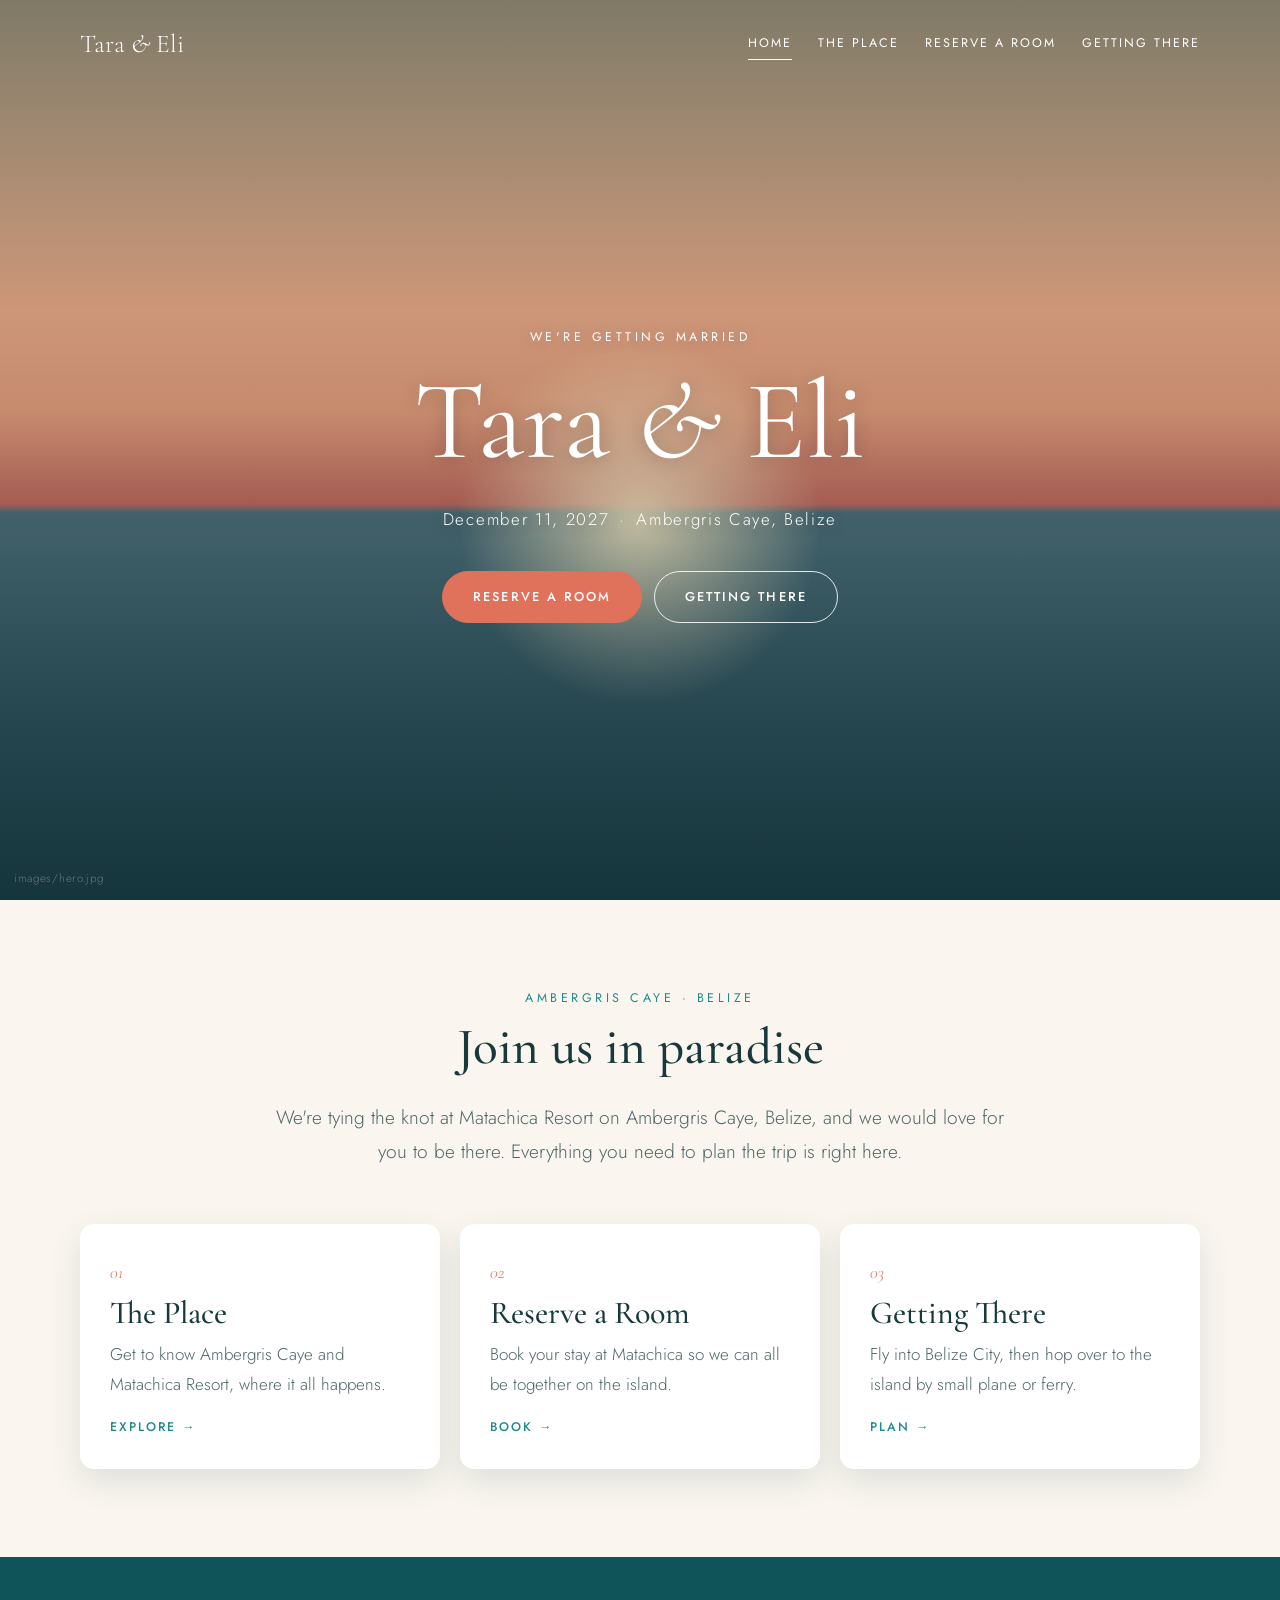
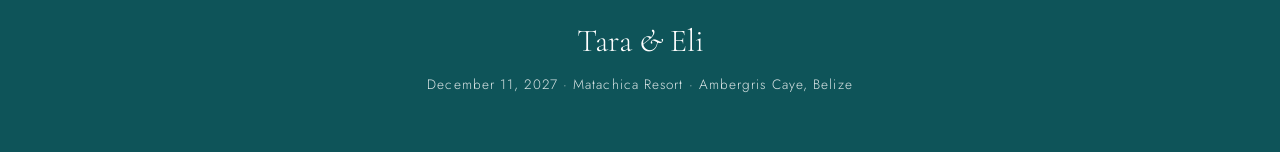
==== index.html @ 157278a2 "Add Tara & Eli wedding website Static HTML/CSS site for the December 11, 2027 wedding at Matachica R" ====
<!doctype html>
<html lang="en">
<head>
  <meta charset="utf-8">
  <meta name="viewport" content="width=device-width, initial-scale=1">
  <title>Tara &amp; Eli · Ambergris Caye, Belize</title>
  <meta name="description" content="Join us for our wedding at Matachica Resort on Ambergris Caye, Belize.">
  <link rel="icon" href="data:image/svg+xml,<svg xmlns='http://www.w3.org/2000/svg' viewBox='0 0 100 100'><text y='.9em' font-size='90'>🌴</text></svg>">
  <link rel="preconnect" href="https://fonts.googleapis.com">
  <link rel="preconnect" href="https://fonts.gstatic.com" crossorigin>
  <link rel="stylesheet" href="https://fonts.googleapis.com/css2?family=Cormorant+Garamond:ital,wght@0,400;0,500;1,400&family=Jost:wght@300;400;500&display=swap">
  <link rel="stylesheet" href="css/styles.css">
</head>
<body>
  <header class="site-header">
    <div class="container">
      <a class="brand" href="index.html">Tara <span class="amp">&amp;</span> Eli</a>
      <nav class="nav" aria-label="Main">
        <a href="index.html" aria-current="page">Home</a>
        <a href="the-place.html">The Place</a>
        <a href="reserve.html">Reserve a Room</a>
        <a href="getting-there.html">Getting There</a>
      </nav>
    </div>
  </header>

  <main>
    <section class="hero">
      <!-- The big photo of the two of you: save it as images/hero.jpg -->
      <div class="photo photo--sunset hero__photo" data-label="images/hero.jpg">
        <img src="images/hero.jpg" alt="The two of us" fetchpriority="high" onerror="this.remove()">
      </div>
      <div class="hero__content">
        <p class="eyebrow">We're getting married</p>
        <h1>Tara <span class="amp">&amp;</span> Eli</h1>
        <p class="hero__meta">December 11, 2027<span class="dot">·</span>Ambergris Caye, Belize</p>
        <div class="hero__actions">
          <a class="button" href="reserve.html">Reserve a room</a>
          <a class="button button--ghost" href="getting-there.html">Getting there</a>
        </div>
      </div>
    </section>

    <section class="section">
      <div class="container narrow center">
        <p class="eyebrow eyebrow--sea">Ambergris Caye · Belize</p>
        <h2 class="section-title">Join us in paradise</h2>
        <p class="lede">We're tying the knot at Matachica Resort on Ambergris Caye, Belize, and we would love for you to be there. Everything you need to plan the trip is right here.</p>
      </div>

      <div class="container cards">
        <a class="card" href="the-place.html">
          <span class="card__num">01</span>
          <h3>The Place</h3>
          <p>Get to know Ambergris Caye and Matachica Resort, where it all happens.</p>
          <span class="card__link">Explore &rarr;</span>
        </a>
        <a class="card" href="reserve.html">
          <span class="card__num">02</span>
          <h3>Reserve a Room</h3>
          <p>Book your stay at Matachica so we can all be together on the island.</p>
          <span class="card__link">Book &rarr;</span>
        </a>
        <a class="card" href="getting-there.html">
          <span class="card__num">03</span>
          <h3>Getting There</h3>
          <p>Fly into Belize City, then hop over to the island by small plane or ferry.</p>
          <span class="card__link">Plan &rarr;</span>
        </a>
      </div>
    </section>
  </main>

  <footer class="site-footer">
    <div class="container">
      <p class="site-footer__names">Tara <span class="amp">&amp;</span> Eli</p>
      <p>December 11, 2027 · Matachica Resort · Ambergris Caye, Belize</p>
    </div>
  </footer>
</body>
</html>
---- css/styles.css ----
/* ==========================================================================
   Belize wedding site — shared styles
   ========================================================================== */

:root {
  --sand: #faf6ef;
  --sand-deep: #f2e9da;
  --ink: #17393b;
  --ink-soft: #4d6668;
  --sea: #1f8a8a;
  --sea-deep: #0e5459;
  --coral: #e0715a;
  --coral-deep: #c95b45;
  --white: #fff;

  --font-display: "Cormorant Garamond", Georgia, "Times New Roman", serif;
  --font-body: "Jost", "Helvetica Neue", Arial, sans-serif;

  --radius: 14px;
  --shadow: 0 12px 32px rgba(14, 60, 64, 0.12);
  --max: 1120px;
  --gutter: 16px;

  color-scheme: light;
}

/* Base
   -------------------------------------------------------------------------- */

*,
*::before,
*::after {
  box-sizing: border-box;
}

html {
  -webkit-text-size-adjust: 100%;
}

body {
  margin: 0;
  background: var(--sand);
  color: var(--ink);
  font-family: var(--font-body);
  font-size: 1.0625rem;
  font-weight: 300;
  line-height: 1.75;
  -webkit-font-smoothing: antialiased;
}

img {
  display: block;
  max-width: 100%;
}

a {
  color: var(--sea-deep);
}

h1,
h2,
h3 {
  font-family: var(--font-display);
  font-weight: 500;
  line-height: 1.1;
  margin: 0 0 0.5em;
}

p {
  margin: 0 0 1em;
}

strong {
  font-weight: 500;
}

.container {
  width: min(100% - var(--gutter) * 2, var(--max));
  margin-inline: auto;
}

.narrow {
  max-width: 760px;
}

.center {
  text-align: center;
}

.amp {
  font-style: italic;
  font-weight: 400;
}

.eyebrow {
  font-size: 0.78rem;
  font-weight: 400;
  letter-spacing: 0.28em;
  text-transform: uppercase;
  margin-bottom: 0.75em;
}

.eyebrow--sea {
  color: var(--sea);
}

.section-title {
  font-size: clamp(2.2rem, 5vw, 3.2rem);
}

.lede {
  font-size: 1.2rem;
  color: var(--ink-soft);
}

.fine {
  font-size: 0.92rem;
  color: var(--ink-soft);
}

/* Header — sits on top of the hero / page banner on every page
   -------------------------------------------------------------------------- */

.site-header {
  position: absolute;
  inset: 0 0 auto;
  z-index: 10;
  padding: 22px 0;
  color: var(--white);
}

.site-header .container {
  display: flex;
  flex-wrap: wrap;
  align-items: center;
  justify-content: space-between;
  gap: 8px 32px;
}

.brand {
  font-family: var(--font-display);
  font-size: 1.6rem;
  color: inherit;
  text-decoration: none;
  white-space: nowrap;
}

.nav {
  display: flex;
  flex-wrap: wrap;
  gap: 4px 26px;
}

.nav a {
  color: inherit;
  text-decoration: none;
  font-size: 0.78rem;
  font-weight: 400;
  letter-spacing: 0.16em;
  text-transform: uppercase;
  padding: 4px 0;
  border-bottom: 1px solid transparent;
  transition: border-color 0.2s;
}

.nav a:hover,
.nav a[aria-current="page"] {
  border-bottom-color: currentColor;
}

/* Buttons
   -------------------------------------------------------------------------- */

.button {
  display: inline-block;
  padding: 14px 30px;
  border: 1px solid var(--coral);
  border-radius: 999px;
  background: var(--coral);
  color: var(--white);
  font-size: 0.8rem;
  font-weight: 500;
  letter-spacing: 0.16em;
  text-transform: uppercase;
  text-decoration: none;
  transition: background 0.2s, border-color 0.2s, transform 0.2s;
}

.button:hover {
  background: var(--coral-deep);
  border-color: var(--coral-deep);
  transform: translateY(-1px);
}

.button--ghost {
  background: transparent;
  border-color: rgba(255, 255, 255, 0.85);
}

.button--ghost:hover {
  background: rgba(255, 255, 255, 0.15);
  border-color: var(--white);
}

.button.is-disabled {
  background: #d8d0c3;
  border-color: #d8d0c3;
  color: #6f6a62;
  pointer-events: none;
  cursor: default;
}

/* Photos
   A .photo box shows a tropical gradient + its file name until the real image
   exists in /images. Once the file is there, the <img> covers the placeholder.
   -------------------------------------------------------------------------- */

.photo {
  position: relative;
  overflow: hidden;
  margin: 0;
  aspect-ratio: 4 / 3;
  border-radius: var(--radius);
  background:
    radial-gradient(circle at 78% 22%, rgba(255, 244, 214, 0.75), transparent 28%),
    linear-gradient(180deg, #bfe8e1 0%, #74c6bf 48%, #2a9895 52%, #1d6f72 100%);
}

.photo--sunset {
  background:
    radial-gradient(circle at 50% 58%, rgba(255, 236, 196, 0.9), transparent 22%),
    linear-gradient(180deg, #f7cfa6 0%, #ee9f7c 46%, #c96a5c 56%, #4f6f7a 57%, #2a4f5c 100%);
}

.photo::before {
  content: attr(data-label);
  position: absolute;
  left: 14px;
  bottom: 12px;
  font-size: 0.72rem;
  letter-spacing: 0.06em;
  color: rgba(255, 255, 255, 0.92);
  text-shadow: 0 1px 3px rgba(0, 0, 0, 0.3);
}

.photo img {
  position: absolute;
  inset: 0;
  z-index: 1;
  width: 100%;
  height: 100%;
  object-fit: cover;
}

.photo__caption {
  position: absolute;
  inset: auto 0 0 0;
  z-index: 2;
  padding: 36px 16px 12px;
  background: linear-gradient(180deg, transparent, rgba(8, 36, 40, 0.55));
  color: var(--white);
  font-family: var(--font-display);
  font-size: 1.15rem;
  font-style: italic;
  line-height: 1.2;
}

.credits {
  margin: 0 auto;
  padding: 0 0 40px;
  font-size: 0.75rem;
  line-height: 1.6;
  color: var(--ink-soft);
}

.credits a {
  color: inherit;
}

.text-link {
  font-size: 0.8rem;
  font-weight: 500;
  letter-spacing: 0.16em;
  text-transform: uppercase;
  text-decoration: none;
  color: var(--sea);
}

.text-link:hover {
  text-decoration: underline;
}

/* Home hero
   -------------------------------------------------------------------------- */

.hero {
  position: relative;
  isolation: isolate;
  display: grid;
  place-items: center;
  min-height: 100vh;
  min-height: 100svh;
  overflow: hidden;
  color: var(--white);
  text-align: center;
}

.hero__photo {
  position: absolute;
  inset: 0;
  z-index: -2;
  aspect-ratio: auto;
  border-radius: 0;
}

/* Darken the photo just enough for the text to read */
.hero::after {
  content: "";
  position: absolute;
  inset: 0;
  z-index: -1;
  background: linear-gradient(
    180deg,
    rgba(8, 36, 40, 0.5) 0%,
    rgba(8, 36, 40, 0.15) 35%,
    rgba(8, 36, 40, 0.2) 60%,
    rgba(8, 36, 40, 0.6) 100%
  );
}

.hero__content {
  padding: 140px var(--gutter) 90px;
  text-shadow: 0 2px 18px rgba(0, 0, 0, 0.25);
}

.hero h1 {
  font-size: clamp(3.2rem, 11vw, 7rem);
  font-weight: 400;
  margin: 0.1em 0 0.2em;
}

.hero__meta {
  font-size: 1.05rem;
  letter-spacing: 0.1em;
}

.hero__meta .dot {
  margin: 0 0.6em;
}

.hero__actions {
  display: flex;
  flex-wrap: wrap;
  justify-content: center;
  gap: 12px;
  margin-top: 36px;
  text-shadow: none;
}

/* Inner page banner
   -------------------------------------------------------------------------- */

.page-hero {
  position: relative;
  padding: 170px 0 130px;
  background:
    radial-gradient(circle at 85% 20%, rgba(255, 244, 214, 0.25), transparent 30%),
    linear-gradient(160deg, var(--sea-deep) 0%, var(--sea) 60%, #4bb5aa 100%);
  color: var(--white);
  text-align: center;
}

.page-hero h1 {
  font-size: clamp(3rem, 9vw, 5rem);
  font-weight: 400;
  margin-bottom: 0.15em;
}

.page-hero p:last-child {
  font-size: 1.15rem;
  margin: 0;
  opacity: 0.92;
}

/* Wave into the sand-colored page */
.page-hero::after {
  content: "";
  position: absolute;
  left: 0;
  right: 0;
  bottom: -1px;
  height: 70px;
  background: url("data:image/svg+xml,%3Csvg xmlns='http://www.w3.org/2000/svg' viewBox='0 0 1440 80' preserveAspectRatio='none'%3E%3Cpath fill='%23faf6ef' d='M0 44 C 240 84 480 4 720 34 S 1200 74 1440 30 V80 H0 Z'/%3E%3C/svg%3E") bottom / 100% 100% no-repeat;
}

/* Sections
   -------------------------------------------------------------------------- */

.section {
  padding: 88px 0;
}

.section--tint {
  background: var(--sand-deep);
}

.intro {
  display: grid;
  grid-template-columns: 1fr 1.5fr;
  gap: 16px 64px;
  align-items: start;
  margin-bottom: 44px;
}

.intro p {
  color: var(--ink-soft);
}

/* Galleries: one large photo + two stacked, then any extras three across */
.gallery {
  display: grid;
  grid-template-columns: repeat(3, 1fr);
  grid-auto-flow: dense;
  gap: 14px;
}

.gallery .photo:first-child {
  grid-column: span 2;
  grid-row: span 2;
  aspect-ratio: auto;
}

.gallery--reverse .photo:first-child {
  grid-column: 2 / span 2;
}

/* Home: three cards
   -------------------------------------------------------------------------- */

.cards {
  display: grid;
  grid-template-columns: repeat(3, 1fr);
  gap: 20px;
  margin-top: 56px;
}

.card {
  display: flex;
  flex-direction: column;
  padding: 34px 30px 30px;
  border-radius: var(--radius);
  background: var(--white);
  box-shadow: var(--shadow);
  color: inherit;
  text-decoration: none;
  transition: transform 0.2s, box-shadow 0.2s;
}

.card:hover {
  transform: translateY(-3px);
  box-shadow: 0 18px 40px rgba(14, 60, 64, 0.16);
}

.card__num {
  font-family: var(--font-display);
  font-size: 1.1rem;
  font-style: italic;
  color: var(--coral);
}

.card h3 {
  font-size: 2rem;
  margin: 6px 0 10px;
}

.card p {
  color: var(--ink-soft);
  flex: 1;
}

.card__link {
  font-size: 0.78rem;
  font-weight: 500;
  letter-spacing: 0.16em;
  text-transform: uppercase;
  color: var(--sea);
}

/* The Place: quick facts
   -------------------------------------------------------------------------- */

.facts {
  display: grid;
  grid-template-columns: repeat(3, 1fr);
  gap: 20px;
  margin: 40px 0 0;
  padding: 0;
  list-style: none;
}

.facts li {
  padding: 26px 26px 22px;
  border-top: 2px solid var(--coral);
  background: var(--white);
  border-radius: 0 0 var(--radius) var(--radius);
}

.facts h3 {
  font-size: 1.6rem;
  margin-bottom: 6px;
}

.facts p {
  margin: 0;
  color: var(--ink-soft);
}

/* Reserve
   -------------------------------------------------------------------------- */

.reserve-card {
  display: grid;
  grid-template-columns: 1fr 1fr;
  overflow: hidden;
  border-radius: var(--radius);
  background: var(--white);
  box-shadow: var(--shadow);
}

.reserve-card__photo {
  aspect-ratio: auto;
  min-height: 340px;
  border-radius: 0;
}

.reserve-card__body {
  padding: 56px 52px;
}

.reserve-card__body .button {
  margin: 12px 0 22px;
}

.reserve-card + .credits {
  padding: 16px 0 0;
}

/* Getting there: steps
   -------------------------------------------------------------------------- */

.steps {
  margin: 0;
  padding: 0;
  list-style: none;
}

.step {
  display: grid;
  grid-template-columns: 64px 1fr;
  gap: 24px;
  padding-bottom: 48px;
  position: relative;
}

/* Dotted line connecting the step numbers */
.step:not(:last-child)::before {
  content: "";
  position: absolute;
  left: 31px;
  top: 70px;
  bottom: 8px;
  border-left: 2px dotted rgba(31, 138, 138, 0.4);
}

.step__num {
  display: grid;
  place-items: center;
  width: 64px;
  height: 64px;
  border-radius: 50%;
  background: var(--sea);
  color: var(--white);
  font-family: var(--font-display);
  font-size: 2rem;
  line-height: 1;
}

.step__body h2 {
  font-size: 2.2rem;
  margin: 10px 0 12px;
}

.step__body > p {
  color: var(--ink-soft);
}

.options {
  display: grid;
  grid-template-columns: 1fr 1fr;
  gap: 18px;
  margin-top: 22px;
}

.option {
  padding: 28px 26px 24px;
  border-radius: var(--radius);
  background: var(--white);
  box-shadow: var(--shadow);
}

.option__tag {
  display: inline-block;
  margin-bottom: 14px;
  padding: 3px 12px;
  border-radius: 999px;
  background: rgba(31, 138, 138, 0.12);
  color: var(--sea-deep);
  font-size: 0.7rem;
  font-weight: 500;
  letter-spacing: 0.18em;
  text-transform: uppercase;
}

.option h3 {
  font-size: 1.75rem;
  margin-bottom: 2px;
}

.option__time {
  font-family: var(--font-display);
  font-style: italic;
  font-size: 1.15rem;
  color: var(--coral-deep);
  margin-bottom: 12px;
}

.option p {
  color: var(--ink-soft);
}

.option__links {
  margin: 20px 0 0;
  padding: 0;
  list-style: none;
  border-top: 1px solid rgba(23, 57, 59, 0.1);
}

.option__links li {
  display: flex;
  flex-wrap: wrap;
  align-items: center;
  gap: 8px;
  padding-top: 16px;
}

.option__links span {
  flex: 1 1 100%;
  font-weight: 400;
}

.pill {
  display: inline-block;
  padding: 7px 16px;
  border: 1px solid var(--sea);
  border-radius: 999px;
  color: var(--sea-deep);
  font-size: 0.72rem;
  font-weight: 500;
  letter-spacing: 0.14em;
  text-transform: uppercase;
  text-decoration: none;
  transition: background 0.2s, color 0.2s;
}

.pill:hover {
  background: rgba(31, 138, 138, 0.1);
}

.pill--solid {
  background: var(--sea);
  color: var(--white);
}

.pill--solid:hover {
  background: var(--sea-deep);
}

.note {
  margin-top: 8px;
  padding: 26px 30px;
  border-left: 3px solid var(--coral);
  border-radius: 0 var(--radius) var(--radius) 0;
  background: var(--sand-deep);
}

.note h3 {
  font-size: 1.5rem;
}

.note ul {
  margin: 0;
  padding-left: 1.1em;
  color: var(--ink-soft);
}

.note li + li {
  margin-top: 6px;
}

/* Footer
   -------------------------------------------------------------------------- */

.site-footer {
  padding: 56px 0;
  background: var(--sea-deep);
  color: rgba(255, 255, 255, 0.85);
  text-align: center;
  font-size: 0.85rem;
  letter-spacing: 0.08em;
}

.site-footer p {
  margin: 0;
}

.site-footer__names {
  font-family: var(--font-display);
  font-size: 2rem;
  letter-spacing: 0;
  color: var(--white);
  margin-bottom: 4px !important;
}

/* Responsive
   -------------------------------------------------------------------------- */

@media (max-width: 860px) {
  .cards,
  .facts {
    grid-template-columns: 1fr;
  }

  .intro,
  .reserve-card,
  .options {
    grid-template-columns: 1fr;
  }

  .reserve-card__photo {
    min-height: 0;
    aspect-ratio: 4 / 3;
  }

  .reserve-card__body {
    padding: 36px 28px;
  }
}

@media (max-width: 640px) {
  .site-header .container {
    flex-direction: column;
  }

  .nav {
    justify-content: center;
    gap: 2px 14px;
  }

  .nav a {
    font-size: 0.68rem;
    letter-spacing: 0.08em;
  }

  .hero__content {
    padding-top: 170px;
  }

  .hero__meta .dot {
    display: block;
    height: 0;
    overflow: hidden;
  }

  .page-hero {
    padding: 180px 0 110px;
  }

  .section {
    padding: 64px 0;
  }

  .gallery {
    grid-template-columns: 1fr 1fr;
    gap: 10px;
  }

  .gallery .photo:first-child,
  .gallery--reverse .photo:first-child {
    grid-column: 1 / -1;
    grid-row: auto;
    aspect-ratio: 4 / 3;
  }

  /* With the first photo full width, an even count leaves the last one alone */
  .gallery .photo:last-child:nth-child(even) {
    grid-column: 1 / -1;
  }

  .step {
    grid-template-columns: 44px 1fr;
    gap: 16px;
  }

  .step__num {
    width: 44px;
    height: 44px;
    font-size: 1.5rem;
  }

  .step:not(:last-child)::before {
    left: 21px;
    top: 50px;
  }

  .step__body h2 {
    font-size: 1.9rem;
    margin-top: 4px;
  }
}

@media (prefers-reduced-motion: reduce) {
  * {
    transition: none !important;
  }
}
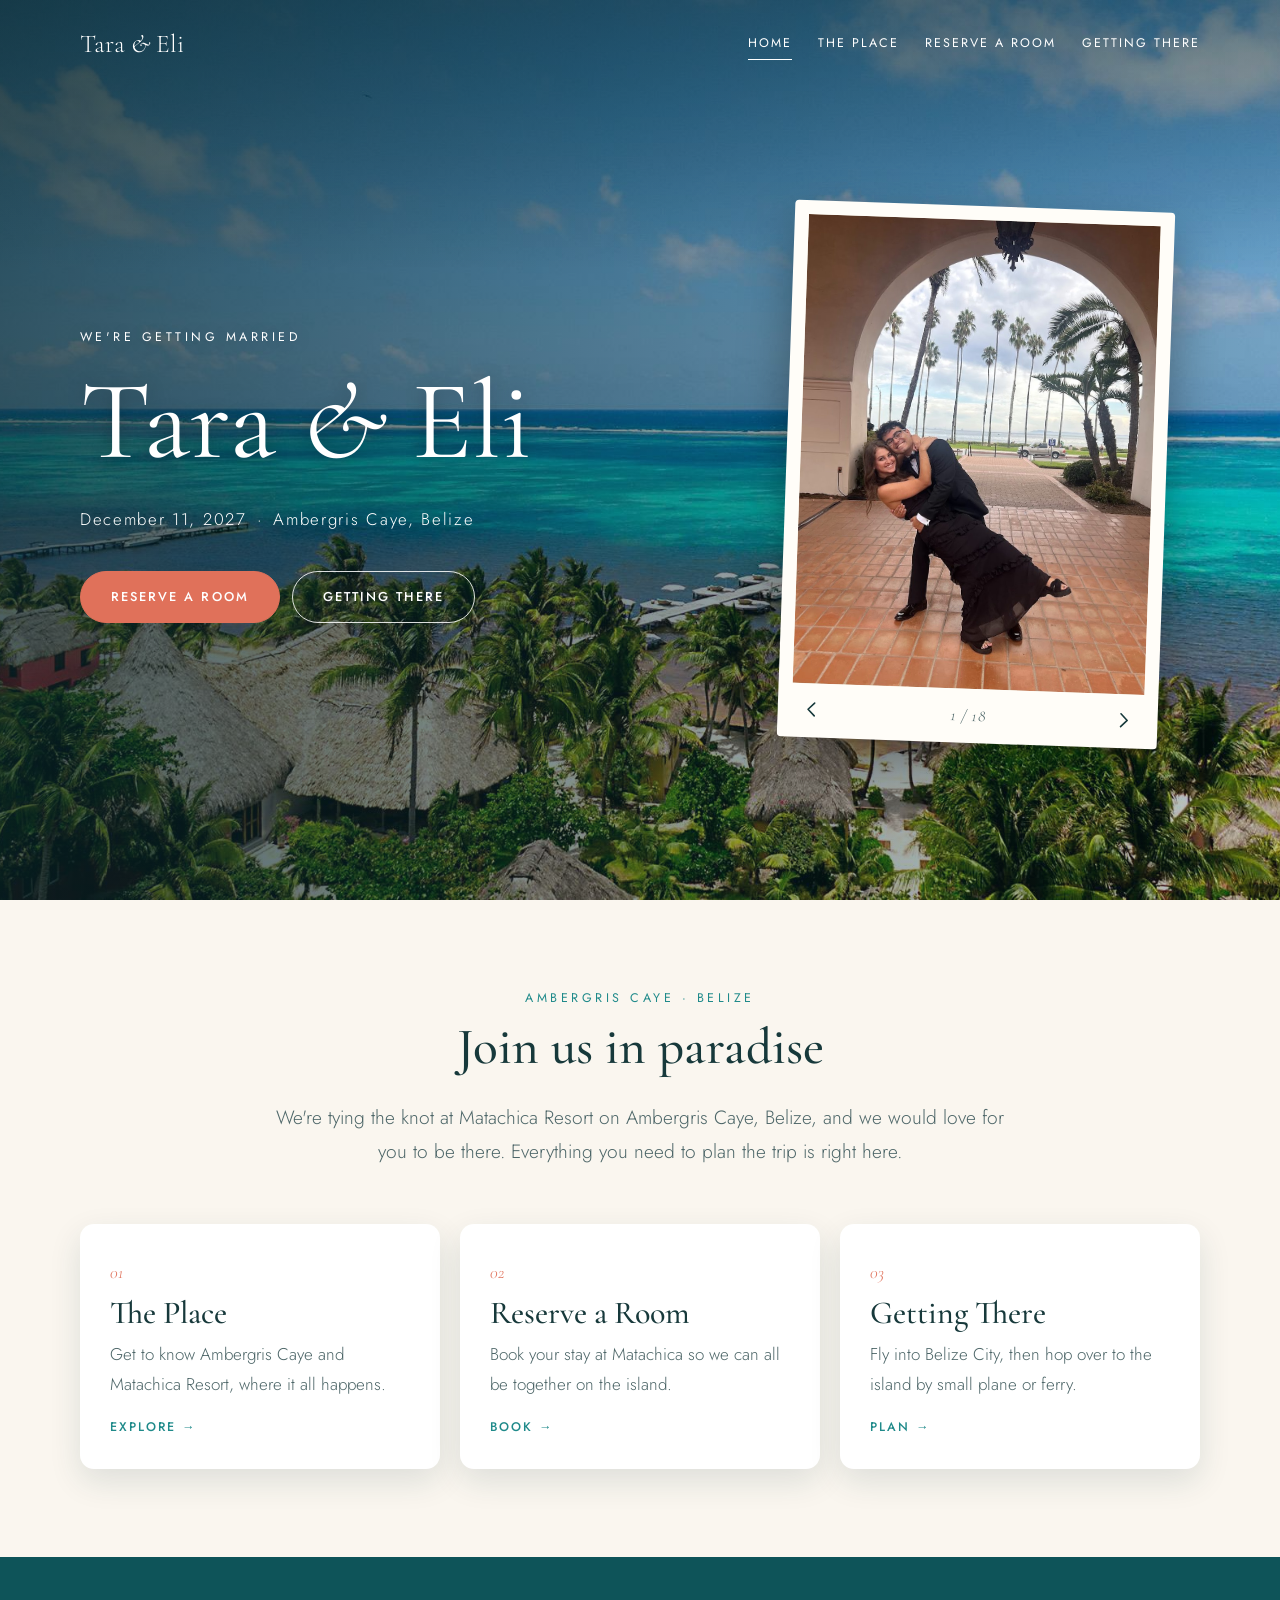
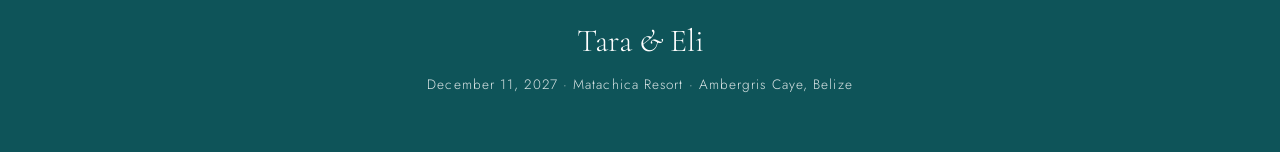
==== commit dda8c3f8: "Add photo slideshow, travel photos, and booking/ferry links - Home page: Polaroid-style slideshow of" ====
--- a/index.html
+++ b/index.html
@@ -25,19 +25,56 @@
   </header>
 
   <main>
-    <section class="hero">
-      <!-- The big photo of the two of you: save it as images/hero.jpg -->
-      <div class="photo photo--sunset hero__photo" data-label="images/hero.jpg">
-        <img src="images/hero.jpg" alt="The two of us" fetchpriority="high" onerror="this.remove()">
+    <section class="hero hero--split">
+      <!-- Background: Matachica's beach (courtesy of the resort) -->
+      <div class="photo photo--sunset hero__photo" data-label="">
+        <img src="images/matachica-3.jpg" alt="" fetchpriority="high" onerror="this.remove()">
       </div>
-      <div class="hero__content">
-        <p class="eyebrow">We're getting married</p>
-        <h1>Tara <span class="amp">&amp;</span> Eli</h1>
-        <p class="hero__meta">December 11, 2027<span class="dot">·</span>Ambergris Caye, Belize</p>
-        <div class="hero__actions">
-          <a class="button" href="reserve.html">Reserve a room</a>
-          <a class="button button--ghost" href="getting-there.html">Getting there</a>
+      <div class="container hero__inner">
+        <div class="hero__content">
+          <p class="eyebrow">We're getting married</p>
+          <h1>Tara <span class="amp">&amp;</span> Eli</h1>
+          <p class="hero__meta">December 11, 2027<span class="dot">·</span>Ambergris Caye, Belize</p>
+          <div class="hero__actions">
+            <a class="button" href="reserve.html">Reserve a room</a>
+            <a class="button button--ghost" href="getting-there.html">Getting there</a>
+          </div>
         </div>
+
+        <!-- Photos of us: images/us-1.jpg ... us-19.jpg. To add one, copy a slide line below.
+             Only the first uses src; the rest use data-src so they load one at a time as the show plays.
+             The arrows and photo counter work automatically. -->
+        <figure class="slideshow" data-slideshow aria-roledescription="carousel" aria-label="Photos of Tara and Eli">
+          <div class="slideshow__frame">
+            <img class="slideshow__slide is-active" src="images/us-1.jpg" alt="Eli dipping Tara under a seaside archway lined with palm trees">
+            <img class="slideshow__slide" data-src="images/us-2.jpg" alt="Tara and Eli crouched beside an alpaca wearing a cap and sunglasses">
+            <img class="slideshow__slide" data-src="images/us-3.jpg" alt="An instant-film photo of Tara and Eli smiling together">
+            <img class="slideshow__slide" data-src="images/us-4.jpg" alt="Tara and Eli being goofy under string lights at a party">
+            <img class="slideshow__slide" data-src="images/us-5.jpg" alt="Tara and Eli standing in a river between towering canyon walls">
+            <img class="slideshow__slide" data-src="images/us-6.jpg" alt="Tara and Eli dressed up on a deck overlooking the mountains and the town below">
+            <img class="slideshow__slide" data-src="images/us-7.jpg" alt="Tara leaping into Eli's arms to kiss his cheek in front of a lit-up Ferris wheel">
+            <img class="slideshow__slide" data-src="images/us-8.jpg" alt="Tara and Eli cuddled up by the fireplace next to their Christmas tree">
+            <img class="slideshow__slide" data-src="images/us-9.jpg" alt="Tara and Eli laughing on a lakeside boardwalk with snowy mountains behind them">
+            <img class="slideshow__slide" data-src="images/us-10.jpg" alt="Tara and Eli on a suspension bridge in the jungle">
+            <img class="slideshow__slide" data-src="images/us-11.jpg" alt="Tara and Eli posing mid-skate at an outdoor ice rink">
+            <img class="slideshow__slide" data-src="images/us-12.jpg" alt="Tara in her graduation cap and gown with Eli by a lake, a city skyline behind them">
+            <img class="slideshow__slide" data-src="images/us-13.jpg" alt="Tara holding a cake beside Eli under an Engaged banner">
+            <img class="slideshow__slide" data-src="images/us-14.jpg" alt="Tara and Eli hiking past steaming geysers with a bison grazing behind them">
+            <img class="slideshow__slide" data-src="images/us-15.jpg" alt="Tara and Eli smiling at each other above a turquoise cove on the coast">
+            <img class="slideshow__slide" data-src="images/us-16.jpg" alt="Tara and Eli on a clifftop trail high above the ocean">
+            <img class="slideshow__slide" data-src="images/us-18.jpg" alt="Tara and Eli on a mountain trail with snowy jagged peaks behind them">
+            <img class="slideshow__slide" data-src="images/us-19.jpg" alt="Tara and Eli scuba diving hand in hand over a coral reef">
+          </div>
+          <figcaption class="slideshow__controls" hidden>
+            <button class="slideshow__arrow" type="button" data-step="-1" aria-label="Previous photo">
+              <svg viewBox="0 0 24 24" aria-hidden="true"><path d="M15 5l-7 7 7 7" fill="none" stroke="currentColor" stroke-width="1.75" stroke-linecap="round" stroke-linejoin="round"/></svg>
+            </button>
+            <span class="slideshow__count"></span>
+            <button class="slideshow__arrow" type="button" data-step="1" aria-label="Next photo">
+              <svg viewBox="0 0 24 24" aria-hidden="true"><path d="M9 5l7 7-7 7" fill="none" stroke="currentColor" stroke-width="1.75" stroke-linecap="round" stroke-linejoin="round"/></svg>
+            </button>
+          </figcaption>
+        </figure>
       </div>
     </section>
 
@@ -77,5 +114,7 @@
       <p>December 11, 2027 · Matachica Resort · Ambergris Caye, Belize</p>
     </div>
   </footer>
+
+  <script src="js/slideshow.js"></script>
 </body>
 </html>
--- a/css/styles.css
+++ b/css/styles.css
@@ -277,6 +277,10 @@
   color: inherit;
 }
 
+.credits--spaced {
+  padding: 28px 0 0;
+}
+
 .text-link {
   font-size: 0.8rem;
   font-weight: 500;
@@ -357,6 +361,112 @@
   text-shadow: none;
 }
 
+/* Home hero with the photo slideshow beside the text */
+.hero--split {
+  place-items: stretch;
+  text-align: left;
+}
+
+.hero--split::after {
+  background:
+    linear-gradient(180deg, rgba(8, 36, 40, 0.45) 0%, transparent 30%),
+    linear-gradient(90deg, rgba(8, 36, 40, 0.72) 0%, rgba(8, 36, 40, 0.45) 55%, rgba(8, 36, 40, 0.25) 100%);
+}
+
+.hero__inner {
+  display: grid;
+  grid-template-columns: 1.15fr 0.85fr;
+  align-items: center;
+  gap: 48px 64px;
+  padding: 130px 0 80px;
+}
+
+.hero--split .hero__content {
+  padding: 0;
+}
+
+.hero--split .hero__actions {
+  justify-content: flex-start;
+}
+
+/* Slideshow, styled like an instant-film print */
+.slideshow {
+  justify-self: center;
+  width: min(100%, 380px);
+  margin: 0;
+  padding: 14px 14px 0;
+  border-radius: 4px;
+  background: #fffdf8;
+  box-shadow: 0 24px 50px rgba(0, 0, 0, 0.35);
+  transform: rotate(2deg);
+}
+
+.slideshow__frame {
+  position: relative;
+  aspect-ratio: 3 / 4;
+  overflow: hidden;
+  background: var(--sand-deep);
+  cursor: pointer;
+}
+
+.slideshow__slide {
+  position: absolute;
+  inset: 0;
+  width: 100%;
+  height: 100%;
+  object-fit: cover;
+  opacity: 0;
+  transition: opacity 1.2s ease;
+}
+
+.slideshow__slide.is-active {
+  opacity: 1;
+}
+
+/* Arrows and "3 / 17" counter in the print's bottom margin */
+.slideshow__controls {
+  display: flex;
+  align-items: center;
+  justify-content: space-between;
+  padding: 6px 0 8px;
+}
+
+.slideshow__controls[hidden] {
+  display: none;
+}
+
+.slideshow__arrow {
+  display: grid;
+  place-items: center;
+  width: 40px;
+  height: 40px;
+  padding: 0;
+  border: 0;
+  border-radius: 50%;
+  background: none;
+  color: var(--ink);
+  cursor: pointer;
+  transition: background 0.2s, color 0.2s;
+}
+
+.slideshow__arrow:hover {
+  background: rgba(31, 138, 138, 0.12);
+  color: var(--sea-deep);
+}
+
+.slideshow__arrow svg {
+  width: 22px;
+  height: 22px;
+}
+
+.slideshow__count {
+  font-family: var(--font-display);
+  font-size: 1.05rem;
+  font-style: italic;
+  color: var(--ink-soft);
+  font-variant-numeric: tabular-nums;
+}
+
 /* Inner page banner
    -------------------------------------------------------------------------- */
 
@@ -602,10 +712,40 @@
 }
 
 .option {
-  padding: 28px 26px 24px;
+  overflow: hidden;
   border-radius: var(--radius);
   background: var(--white);
   box-shadow: var(--shadow);
+}
+
+.option__photo {
+  aspect-ratio: 16 / 10;
+  border-radius: 0;
+}
+
+/* Ferry card: one photo per ferry company, side by side */
+.option__photo--split {
+  display: grid;
+  grid-template-columns: 1fr 1fr;
+  gap: 2px;
+  background: var(--white);
+}
+
+.option__photo--split .photo {
+  aspect-ratio: auto;
+  border-radius: 0;
+}
+
+/* Captions on top so they don't cover the boats */
+.option__photo--split .photo__caption {
+  inset: 0 0 auto 0;
+  padding: 10px 12px 28px;
+  background: linear-gradient(180deg, rgba(8, 36, 40, 0.55), transparent);
+  font-size: 0.95rem;
+}
+
+.option__body {
+  padding: 24px 26px 24px;
 }
 
 .option__tag {
@@ -735,6 +875,24 @@
    -------------------------------------------------------------------------- */
 
 @media (max-width: 860px) {
+  .hero__inner {
+    grid-template-columns: 1fr;
+    padding: 140px 0 64px;
+    text-align: center;
+  }
+
+  .hero--split::after {
+    background: rgba(8, 36, 40, 0.5);
+  }
+
+  .hero--split .hero__actions {
+    justify-content: center;
+  }
+
+  .slideshow {
+    width: min(100%, 320px);
+  }
+
   .cards,
   .facts {
     grid-template-columns: 1fr;
@@ -772,6 +930,10 @@
   }
 
   .hero__content {
+    padding-top: 170px;
+  }
+
+  .hero__inner {
     padding-top: 170px;
   }
 
